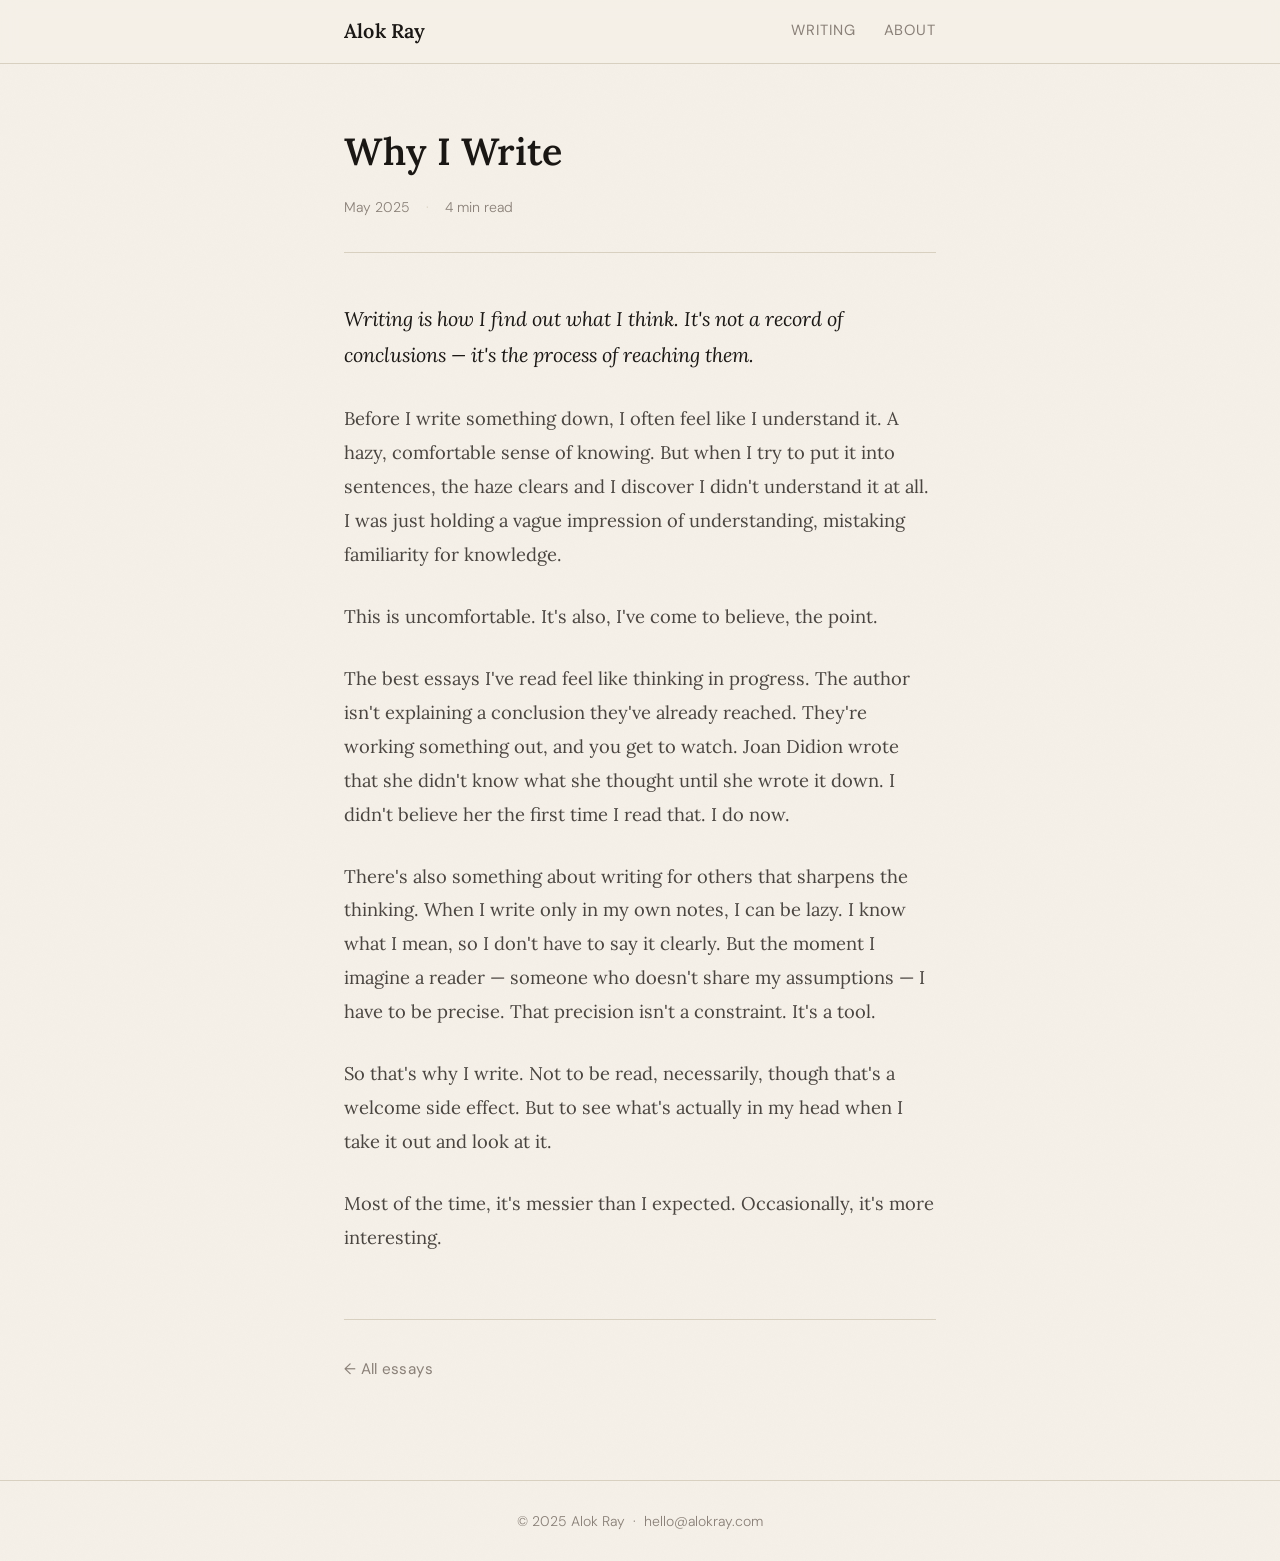
==== posts/why-i-write.html @ 40bc68a6 "Add 'Why I Write' essay HTML file" ====
<!DOCTYPE html>
<html lang="en">
<head>
  <meta charset="UTF-8" />
  <meta name="viewport" content="width=device-width, initial-scale=1.0"/>
  <title>Why I Write — Alok Ray</title>
  <link rel="stylesheet" href="../style.css" />
  <link rel="preconnect" href="https://fonts.googleapis.com">
  <link rel="preconnect" href="https://fonts.gstatic.com" crossorigin>
  <link href="https://fonts.googleapis.com/css2?family=Lora:ital,wght@0,400;0,500;0,600;1,400;1,500&family=DM+Sans:wght@300;400;500&display=swap" rel="stylesheet">
</head>
<body>

  <header>
    <div class="header-inner">
      <a href="../index.html" class="site-name">Alok Ray</a>
      <nav>
        <a href="../index.html">Writing</a>
        <a href="../about.html">About</a>
      </nav>
    </div>
  </header>

  <main class="essay">
    <article>
      <div class="essay-header">
        <h1>Why I Write</h1>
        <div class="post-meta">
          <span class="post-date">May 2025</span>
          <span class="read-time">4 min read</span>
        </div>
      </div>

      <div class="essay-body">
        <p>
          Writing is how I find out what I think. It's not a record of conclusions — it's the process of reaching them.
        </p>
        <p>
          Before I write something down, I often feel like I understand it. A hazy, comfortable sense of knowing. But when I try to put it into sentences, the haze clears and I discover I didn't understand it at all. I was just holding a vague impression of understanding, mistaking familiarity for knowledge.
        </p>
        <p>
          This is uncomfortable. It's also, I've come to believe, the point.
        </p>
        <p>
          The best essays I've read feel like thinking in progress. The author isn't explaining a conclusion they've already reached. They're working something out, and you get to watch. Joan Didion wrote that she didn't know what she thought until she wrote it down. I didn't believe her the first time I read that. I do now.
        </p>
        <p>
          There's also something about writing for others that sharpens the thinking. When I write only in my own notes, I can be lazy. I know what I mean, so I don't have to say it clearly. But the moment I imagine a reader — someone who doesn't share my assumptions — I have to be precise. That precision isn't a constraint. It's a tool.
        </p>
        <p>
          So that's why I write. Not to be read, necessarily, though that's a welcome side effect. But to see what's actually in my head when I take it out and look at it.
        </p>
        <p>
          Most of the time, it's messier than I expected. Occasionally, it's more interesting.
        </p>
      </div>

      <div class="essay-footer">
        <a href="../index.html" class="back-link">← All essays</a>
      </div>
    </article>
  </main>

  <footer>
    <p>© 2025 Alok Ray &nbsp;·&nbsp; <a href="mailto:hello@alokray.com">hello@alokray.com</a></p>
  </footer>

</body>
</html>
---- style.css ----
/* ============================
   ALOK RAY — Warm Editorial
   ============================ */

:root {
  --cream:       #f5f0e8;
  --cream-dark:  #ede7d9;
  --ink:         #1a1714;
  --ink-light:   #4a4540;
  --ink-muted:   #8a8078;
  --accent:      #b85c38;
  --accent-soft: #d4845f;
  --border:      #d8d0c0;

  --font-serif: 'Lora', Georgia, serif;
  --font-sans:  'DM Sans', system-ui, sans-serif;

  --max-width: 640px;
  --header-h:  64px;
}

*, *::before, *::after {
  box-sizing: border-box;
  margin: 0;
  padding: 0;
}

html {
  font-size: 18px;
  scroll-behavior: smooth;
}

body {
  background-color: var(--cream);
  color: var(--ink);
  font-family: var(--font-serif);
  line-height: 1.75;
  min-height: 100vh;
  display: flex;
  flex-direction: column;
  /* Subtle paper texture via background */
  background-image: url("data:image/svg+xml,%3Csvg xmlns='http://www.w3.org/2000/svg' width='400' height='400'%3E%3Cfilter id='noise'%3E%3CfeTurbulence type='fractalNoise' baseFrequency='0.9' numOctaves='4' stitchTiles='stitch'/%3E%3CfeColorMatrix type='saturate' values='0'/%3E%3C/filter%3E%3Crect width='400' height='400' filter='url(%23noise)' opacity='0.025'/%3E%3C/svg%3E");
}

a {
  color: inherit;
  text-decoration: none;
}

/* ============================
   HEADER
   ============================ */

header {
  position: sticky;
  top: 0;
  z-index: 100;
  background: rgba(245, 240, 232, 0.92);
  backdrop-filter: blur(8px);
  border-bottom: 1px solid var(--border);
  height: var(--header-h);
}

.header-inner {
  max-width: var(--max-width);
  margin: 0 auto;
  padding: 0 24px;
  height: 100%;
  display: flex;
  align-items: center;
  justify-content: space-between;
}

.site-name {
  font-family: var(--font-serif);
  font-weight: 600;
  font-size: 1.1rem;
  letter-spacing: 0.01em;
  color: var(--ink);
  transition: color 0.2s;
}

.site-name:hover {
  color: var(--accent);
}

nav {
  display: flex;
  gap: 28px;
}

nav a {
  font-family: var(--font-sans);
  font-size: 0.82rem;
  font-weight: 400;
  letter-spacing: 0.06em;
  text-transform: uppercase;
  color: var(--ink-muted);
  transition: color 0.2s;
  position: relative;
  padding-bottom: 2px;
}

nav a::after {
  content: '';
  position: absolute;
  bottom: -2px;
  left: 0;
  width: 0;
  height: 1px;
  background: var(--accent);
  transition: width 0.25s ease;
}

nav a:hover,
nav a.active {
  color: var(--ink);
}

nav a.active::after,
nav a:hover::after {
  width: 100%;
}

/* ============================
   MAIN / LAYOUT
   ============================ */

main {
  flex: 1;
  max-width: var(--max-width);
  margin: 0 auto;
  padding: 0 24px;
  width: 100%;
}

/* ============================
   HOME PAGE
   ============================ */

.home {
  padding-top: 72px;
  padding-bottom: 80px;
}

.intro {
  margin-bottom: 56px;
}

.tagline {
  font-family: var(--font-serif);
  font-style: italic;
  font-size: 1.2rem;
  color: var(--ink-light);
  line-height: 1.6;
}

/* Posts list */
.posts {
  display: flex;
  flex-direction: column;
  gap: 0;
}

.post-item {
  padding: 32px 0;
  animation: fadeUp 0.5s ease both;
}

.post-item:nth-child(1) { animation-delay: 0.05s; }
.post-item:nth-child(2) { animation-delay: 0.1s; }
.post-item:nth-child(3) { animation-delay: 0.15s; }
.post-item:nth-child(4) { animation-delay: 0.2s; }

.post-item.featured {
  background: var(--cream-dark);
  border-radius: 8px;
  padding: 32px;
  margin: 0 -8px;
  border: 1px solid var(--border);
}

.post-tag {
  display: inline-block;
  font-family: var(--font-sans);
  font-size: 0.68rem;
  font-weight: 500;
  letter-spacing: 0.1em;
  text-transform: uppercase;
  color: var(--accent);
  margin-bottom: 10px;
}

.post-item h2 {
  font-family: var(--font-serif);
  font-weight: 600;
  font-size: 1.25rem;
  line-height: 1.35;
  margin-bottom: 10px;
}

.post-item h2 a {
  color: var(--ink);
  transition: color 0.2s;
  background-image: linear-gradient(var(--accent-soft), var(--accent-soft));
  background-size: 0% 1px;
  background-repeat: no-repeat;
  background-position: 0 100%;
  transition: background-size 0.3s ease, color 0.2s;
}

.post-item h2 a:hover {
  color: var(--accent);
  background-size: 100% 1px;
}

.post-excerpt {
  font-family: var(--font-serif);
  font-size: 0.95rem;
  color: var(--ink-light);
  line-height: 1.7;
  margin-bottom: 14px;
}

.post-meta {
  display: flex;
  gap: 16px;
  align-items: center;
}

.post-date,
.read-time {
  font-family: var(--font-sans);
  font-size: 0.78rem;
  color: var(--ink-muted);
  font-weight: 300;
}

.read-time::before {
  content: '·';
  margin-right: 16px;
  color: var(--border);
}

.divider {
  height: 1px;
  background: var(--border);
  margin: 4px 0;
}

/* ============================
   ABOUT PAGE
   ============================ */

.about-page {
  padding-top: 72px;
  padding-bottom: 80px;
}

.about-content h1 {
  font-family: var(--font-serif);
  font-size: 2rem;
  font-weight: 600;
  margin-bottom: 40px;
  color: var(--ink);
}

.about-content p {
  font-size: 1rem;
  color: var(--ink-light);
  margin-bottom: 24px;
  line-height: 1.8;
}

.contact-link {
  color: var(--accent);
  border-bottom: 1px solid var(--accent-soft);
  transition: color 0.2s, border-color 0.2s;
}

.contact-link:hover {
  color: var(--ink);
  border-color: var(--ink);
}

/* ============================
   ESSAY PAGE
   ============================ */

.essay {
  padding-top: 64px;
  padding-bottom: 96px;
}

.essay-header {
  margin-bottom: 48px;
  padding-bottom: 32px;
  border-bottom: 1px solid var(--border);
}

.essay-header h1 {
  font-family: var(--font-serif);
  font-size: 2.1rem;
  font-weight: 600;
  line-height: 1.25;
  color: var(--ink);
  margin-bottom: 20px;
}

.essay-body p {
  font-family: var(--font-serif);
  font-size: 1.02rem;
  line-height: 1.85;
  color: var(--ink-light);
  margin-bottom: 28px;
}

.essay-body p:first-child {
  font-size: 1.1rem;
  color: var(--ink);
  font-style: italic;
}

.essay-footer {
  margin-top: 64px;
  padding-top: 32px;
  border-top: 1px solid var(--border);
}

.back-link {
  font-family: var(--font-sans);
  font-size: 0.85rem;
  color: var(--ink-muted);
  letter-spacing: 0.02em;
  transition: color 0.2s;
  display: inline-flex;
  align-items: center;
  gap: 6px;
}

.back-link:hover {
  color: var(--accent);
}

/* ============================
   FOOTER
   ============================ */

footer {
  border-top: 1px solid var(--border);
  padding: 28px 24px;
  text-align: center;
}

footer p {
  font-family: var(--font-sans);
  font-size: 0.78rem;
  color: var(--ink-muted);
  font-weight: 300;
}

footer a {
  color: var(--ink-muted);
  transition: color 0.2s;
}

footer a:hover {
  color: var(--accent);
}

/* ============================
   ANIMATIONS
   ============================ */

@keyframes fadeUp {
  from {
    opacity: 0;
    transform: translateY(16px);
  }
  to {
    opacity: 1;
    transform: translateY(0);
  }
}

/* ============================
   RESPONSIVE
   ============================ */

@media (max-width: 680px) {
  html { font-size: 16px; }

  .home { padding-top: 48px; }
  .essay { padding-top: 48px; }

  .essay-header h1 { font-size: 1.7rem; }

  .post-item.featured {
    margin: 0;
    padding: 24px;
  }
}
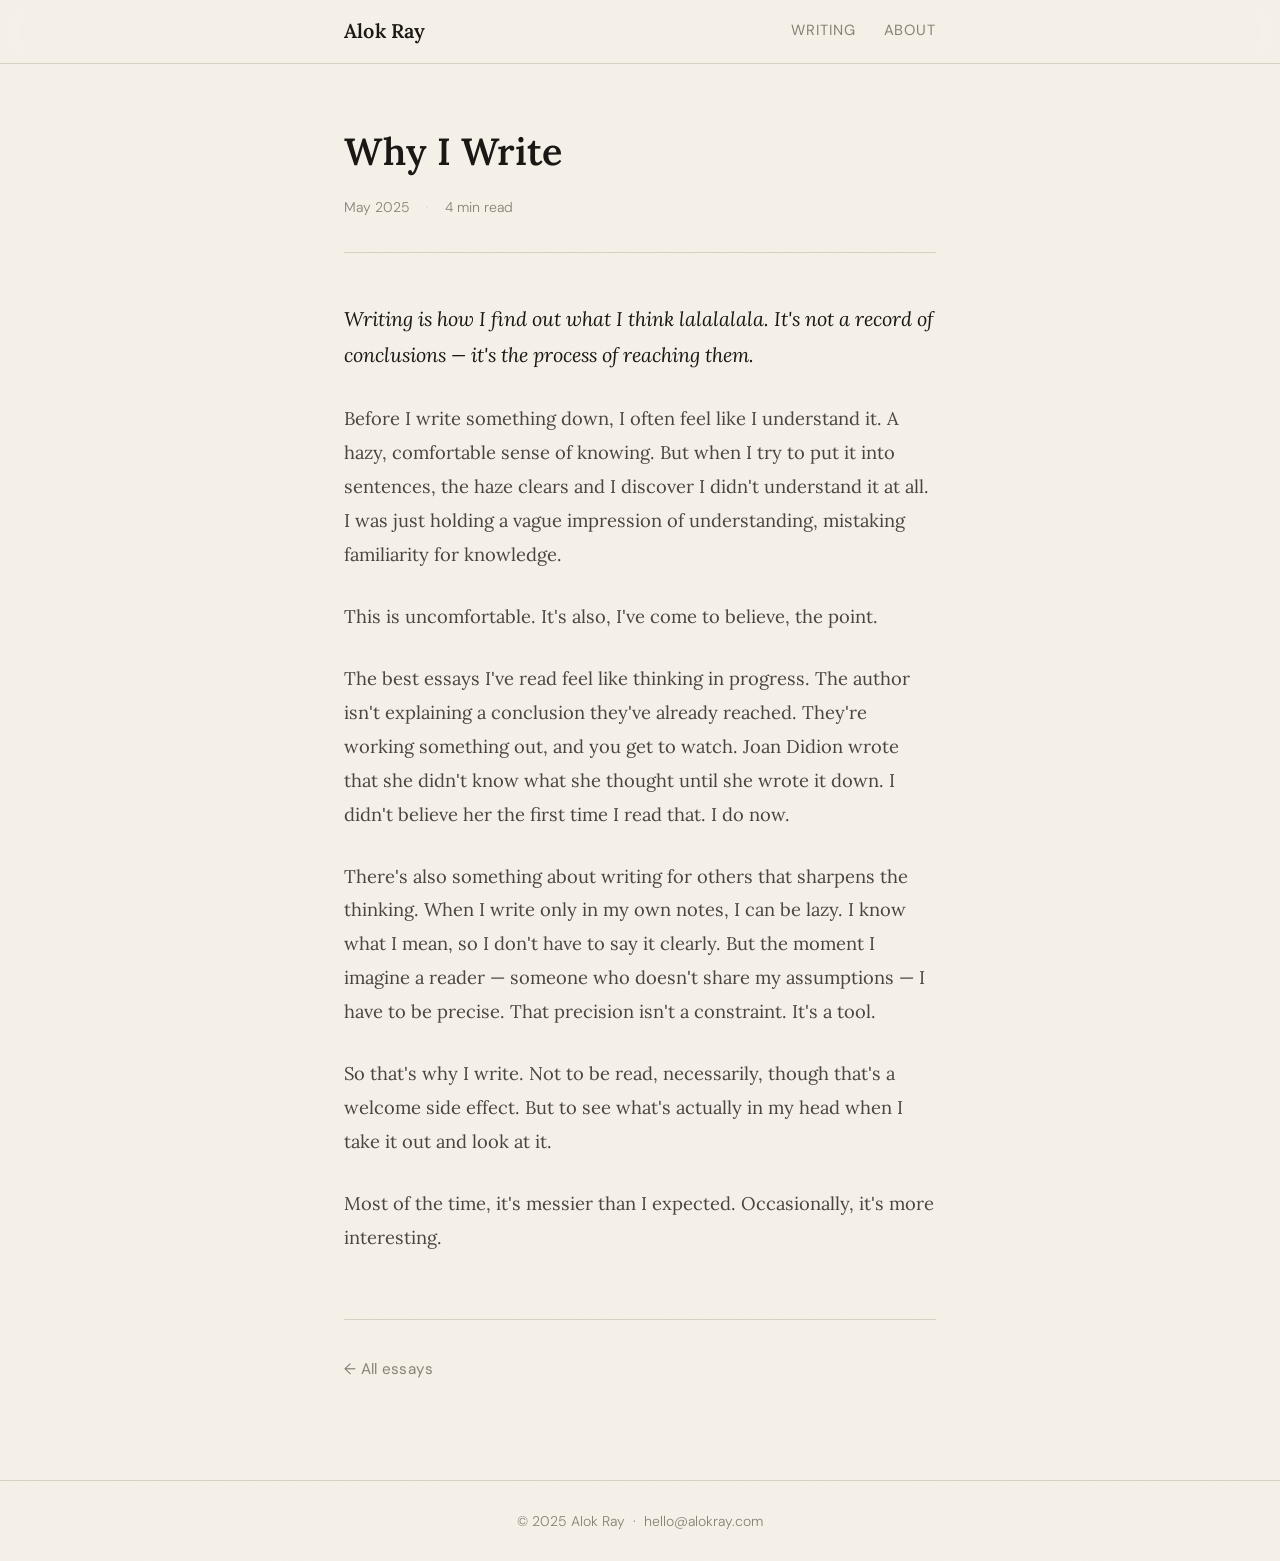
==== commit b454fb79: "Update text in why-i-write.html" ====
--- a/posts/why-i-write.html
+++ b/posts/why-i-write.html
@@ -3,7 +3,7 @@
 <head>
   <meta charset="UTF-8" />
   <meta name="viewport" content="width=device-width, initial-scale=1.0"/>
-  <title>Why I Write — Alok Ray</title>
+  <title>Why I Write lalala — Alok Ray</title>
   <link rel="stylesheet" href="../style.css" />
   <link rel="preconnect" href="https://fonts.googleapis.com">
   <link rel="preconnect" href="https://fonts.gstatic.com" crossorigin>
@@ -33,7 +33,7 @@
 
       <div class="essay-body">
         <p>
-          Writing is how I find out what I think. It's not a record of conclusions — it's the process of reaching them.
+          Writing is how I find out what I think lalalalala. It's not a record of conclusions — it's the process of reaching them.
         </p>
         <p>
           Before I write something down, I often feel like I understand it. A hazy, comfortable sense of knowing. But when I try to put it into sentences, the haze clears and I discover I didn't understand it at all. I was just holding a vague impression of understanding, mistaking familiarity for knowledge.
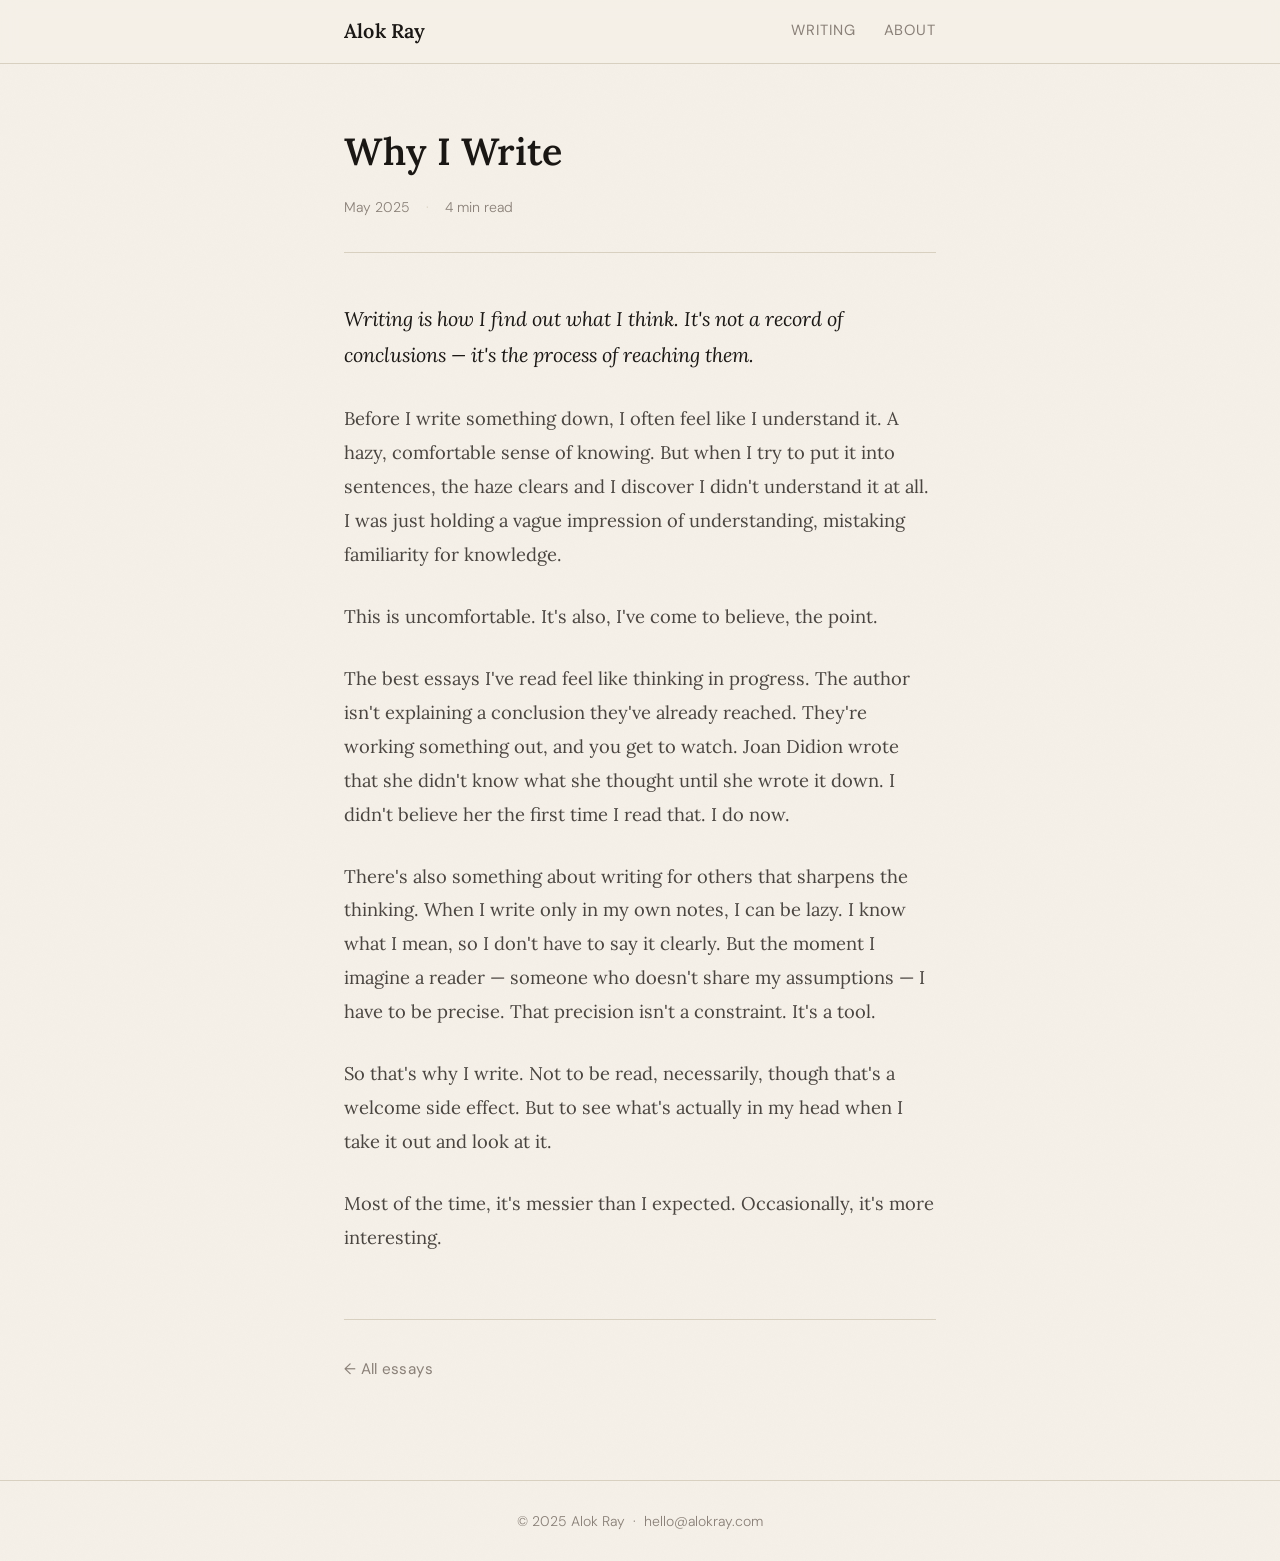
==== commit a2d2c361: "Fix typos in title and body of why-i-write.html" ====
--- a/posts/why-i-write.html
+++ b/posts/why-i-write.html
@@ -3,7 +3,7 @@
 <head>
   <meta charset="UTF-8" />
   <meta name="viewport" content="width=device-width, initial-scale=1.0"/>
-  <title>Why I Write lalala — Alok Ray</title>
+  <title>Why I Write — Alok Ray</title>
   <link rel="stylesheet" href="../style.css" />
   <link rel="preconnect" href="https://fonts.googleapis.com">
   <link rel="preconnect" href="https://fonts.gstatic.com" crossorigin>
@@ -33,7 +33,7 @@
 
       <div class="essay-body">
         <p>
-          Writing is how I find out what I think lalalalala. It's not a record of conclusions — it's the process of reaching them.
+          Writing is how I find out what I think. It's not a record of conclusions — it's the process of reaching them.
         </p>
         <p>
           Before I write something down, I often feel like I understand it. A hazy, comfortable sense of knowing. But when I try to put it into sentences, the haze clears and I discover I didn't understand it at all. I was just holding a vague impression of understanding, mistaking familiarity for knowledge.
